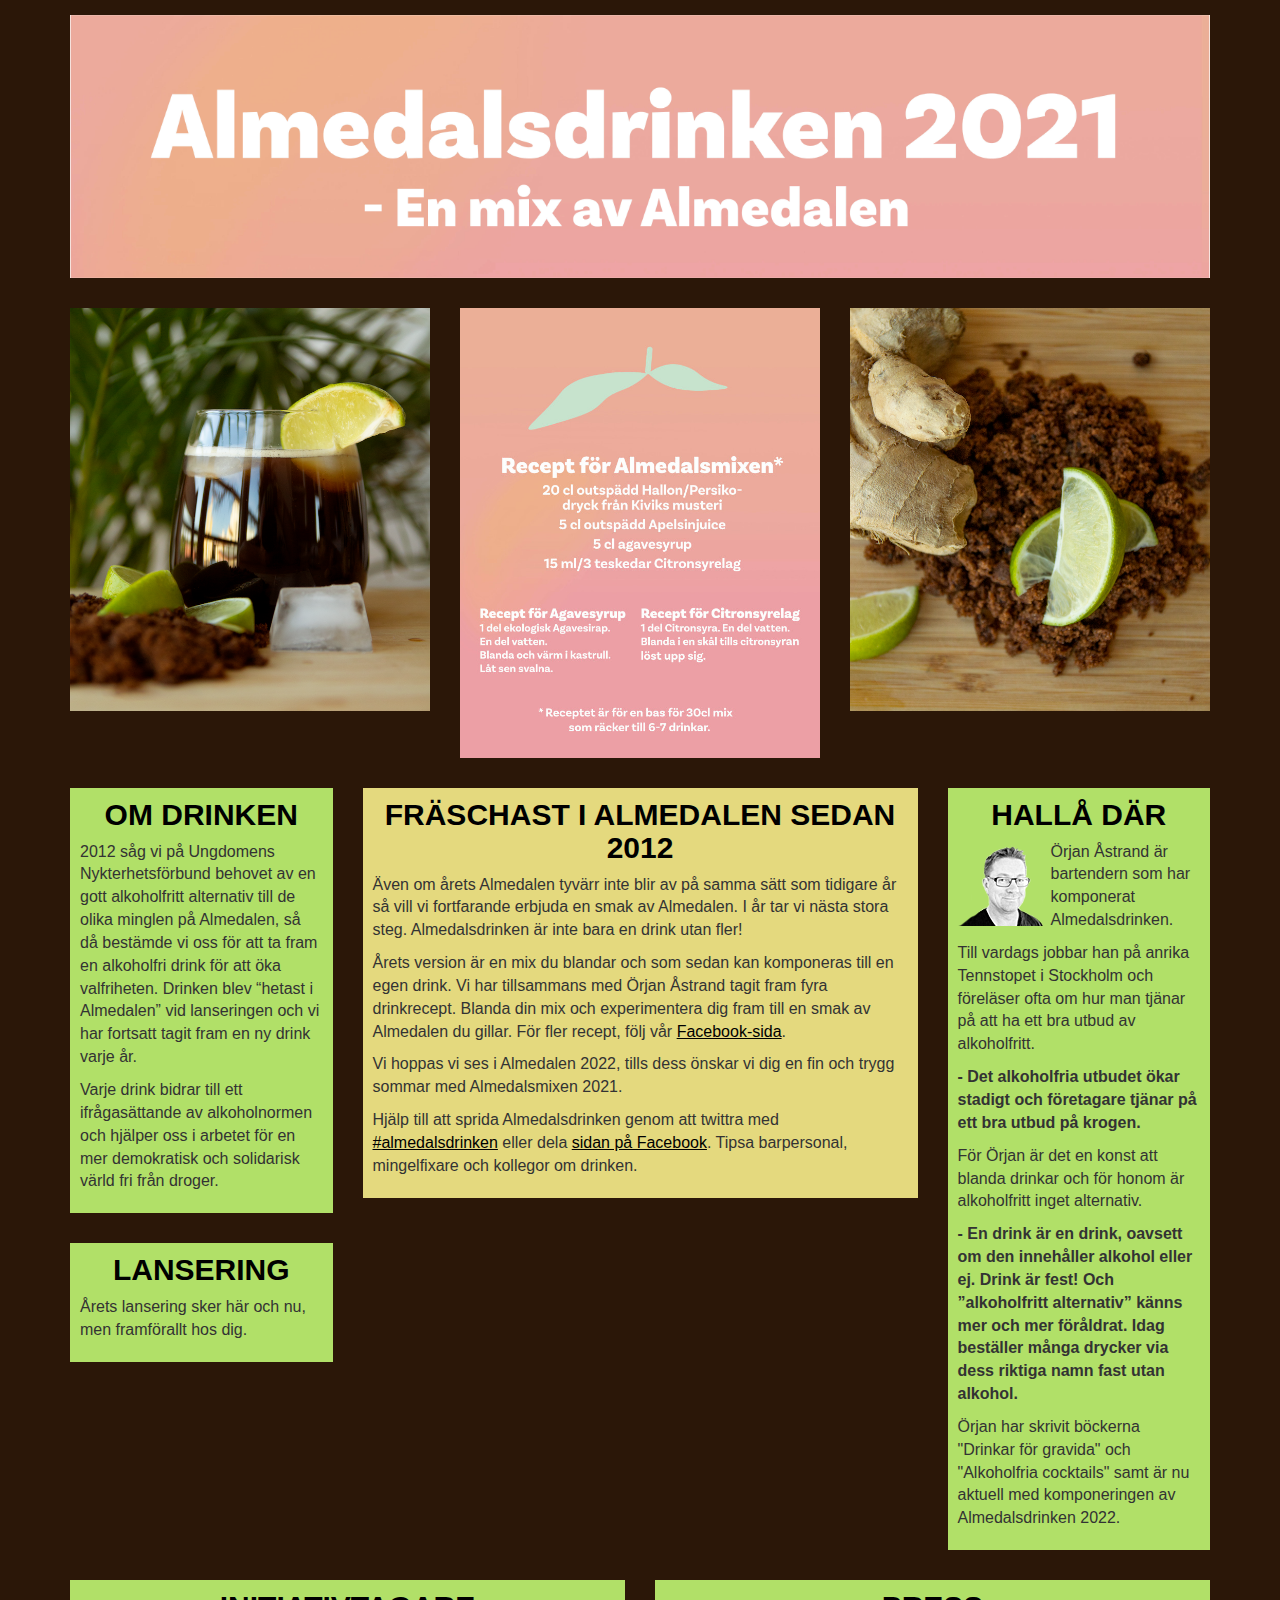
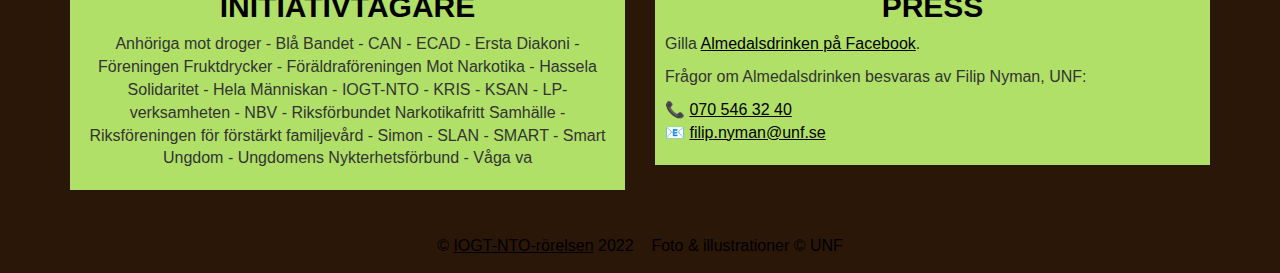
==== 2022/index.html @ 6c6f1045 "inledande ändringar" ====
﻿<!DOCTYPE html>
<html lang="en">
  <head>
    <meta http-equiv="content-type" content="text/html; charset=UTF-8" />
    <meta charset="utf-8" />
    <meta http-equiv="X-UA-Compatible" content="IE=edge" />
    <meta name="viewport" content="width=device-width, initial-scale=1" />
    <title>Almedalsdrinken</title>
    <link href="bootstrap.css" rel="stylesheet" />
    <link href="style.css?ver=210620" rel="stylesheet" />
    <link rel="icon" href="favicon.png" type="image/x-icon" />
    <style media="screen"></style>
  </head>

  <body>
    <div class="container">
      <div class="row" id="row-logo">
        <div class="col-md-12">
          <img
            src="logo.jpg"
            alt="Almedalsdrinken"
            id="logo"
            style="max-width: 100%"
          />
        </div>
      </div>
      <div class="row">
        <div class="col-md-4 hidden-sm hidden-xs">
          <img src="./header1.png?ver=220530" class="headerimg" />
        </div>
        <div class="col-md-4 hidden-sm hidden-xs">
          <img src="./header2.jpg?ver=220530" class="headerimg" />
        </div>
        <div class="col-md-4">
          <img src="./header3.png?ver=220530" class="headerimg" />
        </div>
      </div>
      <div class="row">
        <div class="col-md-6 col-md-push-3 flexbox">
          <div class="content">
            <h2>Fräschast i Almedalen sedan 2012</h2>
            <p>
              Även om årets Almedalen tyvärr inte blir av på samma sätt som
              tidigare år så vill vi fortfarande erbjuda en smak av Almedalen. I
              år tar vi nästa stora steg. Almedalsdrinken är inte bara en drink
              utan fler!
            </p>
            <p>
              Årets version är en mix du blandar och som sedan kan komponeras
              till en egen drink. Vi har tillsammans med Örjan Åstrand tagit
              fram fyra drinkrecept. Blanda din mix och experimentera dig fram
              till en smak av Almedalen du gillar. För fler recept, följ vår
              <a href="http://www.facebook.com/Almedalsdrinken" target="_blank"
                >Facebook-sida</a
              >.
            </p>
            <p>
              Vi hoppas vi ses i Almedalen 2022, tills dess önskar vi dig en fin
              och trygg sommar med Almedalsmixen 2021.
            </p>
            <p>
              Hjälp till att sprida Almedalsdrinken genom att twittra med
              <a href="http://www.twitter.com/#almedalsdrinken" target="_blank"
                >#almedalsdrinken</a
              >
              eller dela
              <a href="http://www.facebook.com/Almedalsdrinken" target="_blank"
                >sidan på Facebook</a
              >. Tipsa barpersonal, mingelfixare och kollegor om drinken.
            </p>
          </div>
        </div>

        <div class="col-md-3 col-md-pull-6 flexbox">
          <div id="about">
            <h2>Om drinken</h2>
            <p>
              2012 såg vi på Ungdomens Nykterhetsförbund behovet av en gott
              alkoholfritt alternativ till de olika minglen på Almedalen, så då
              bestämde vi oss för att ta fram en alkoholfri drink för att öka
              valfriheten. Drinken blev “hetast i Almedalen” vid lanseringen och
              vi har fortsatt tagit fram en ny drink varje år.
            </p>
            <p>
              Varje drink bidrar till ett ifrågasättande av alkoholnormen och
              hjälper oss i arbetet för en mer demokratisk och solidarisk värld
              fri från droger.
            </p>
          </div>
          <div id="lansering">
            <h2>Lansering</h2>
            <p>Årets lansering sker här och nu, men framförallt hos dig.</p>
          </div>
        </div>
        <div class="col-md-3">
          <div id="bartender">
            <h2>Hallå där</h2>
            <img
              src="orjan.png"
              alt="Örjan Åstrand"
              style="float: left; padding-right: 7px"
            />
            <p class="quote">
              Örjan&nbsp;Åstrand är bartendern som har komponerat
              Almedalsdrinken.
            </p>
            <p class="quote">
              Till vardags jobbar han på anrika Tennstopet i Stockholm och
              föreläser ofta om hur man tjänar på att ha ett bra utbud av
              alkoholfritt.
            </p>
            <p class="desc">
              - Det alkoholfria utbudet ökar stadigt och företagare tjänar på
              ett bra utbud på krogen.
            </p>
            <p class="quote">
              För Örjan är det en konst att blanda drinkar och för honom är
              alkoholfritt inget alternativ.
            </p>
            <p class="desc">
              - En drink är en drink, oavsett om den innehåller alkohol eller
              ej. Drink är fest! Och ”alkoholfritt alternativ” känns mer och mer
              föråldrat. Idag beställer många drycker via dess riktiga namn fast
              utan alkohol.
            </p>
            <p class="quote">
              Örjan har skrivit böckerna "Drinkar för gravida" och "Alkoholfria
              cocktails" samt är nu aktuell med komponeringen av Almedalsdrinken
              2022.
            </p>
          </div>
        </div>
      </div>
      <div class="row">
        <div class="col-md-6">
          <div id="initiativ">
            <h2>Initiativtagare</h2>
            <p>
              Anhöriga mot droger - Blå Bandet - CAN - ECAD - Ersta Diakoni -
              Föreningen Fruktdrycker - Föräldraföreningen Mot Narkotika -
              Hassela Solidaritet - Hela Människan - IOGT-NTO - KRIS - KSAN -
              LP-verksamheten - NBV - Riksförbundet Narkotikafritt Samhälle -
              Riksföreningen för förstärkt familjevård - Simon - SLAN - SMART -
              Smart Ungdom - Ungdomens Nykterhetsförbund - Våga&nbsp;va
            </p>
          </div>
        </div>
        <div class="col-md-6">
          <div id="press">
            <h2>Press</h2>
            <p>
              Gilla
              <a href="http://www.facebook.com/Almedalsdrinken" target="_blank"
                >Almedalsdrinken på Facebook</a
              >.
            </p>
            <p>Frågor om Almedalsdrinken besvaras av Filip Nyman, UNF:</p>
            <p>
              📞&nbsp;<a href="tel:+46705463240">070&nbsp;546&nbsp;32&nbsp;40</a
              ><br />📧&nbsp;<a href="mailto:filip.nyman@unf.se"
                >filip.nyman@unf.se</a
              >
            </p>
          </div>
        </div>
      </div>
      <div class="row">
        <div class="col-md-12">
          <div id="footer">
            ©
            <a href="http://www.iogtntororelsen.se/" target="_blank"
              >IOGT-NTO-rörelsen</a
            >
            2022&nbsp;&nbsp;&nbsp;&nbsp;Foto & illustrationer © UNF
          </div>
        </div>
      </div>
    </div>
  </body>
</html>
---- 2022/style.css ----
/* --- STYLE --- */

/*
- Bakgrund, mörkbrun: 2b1708
- Blockfärg, Ljusgrön: b1e068
- Blockfärg, Gul: e4d97e
- Textfärg, vit: ffffff

*/

html, body{
	background-color:#2b1708;
/*	background-image: url("./bg.jpg");
	background-size: cover;*/
	margin:0;
	font-family:"Arial", sans-serif;
	font-size: 16px;
}

a:link,a:visited{
	color:#000;
	text-decoration: underline;
}

h2, h4 {
	text-transform: uppercase;
	font-weight: bold;
	text-align: center;
	margin-top: 0;
	color: #000;
}
h3 {
color: #000;

}

#logo {
	float:left;
	margin: 0;
	padding: 0px;
}
#slogan {
	float:right;
}

.headerimg {
	background-color: white;
	width: 100%;
	padding: 0px;
}
#row-logo { background-color: white; margin-left:0px; margin-right: 0px; margin-bottom: 15px; margin-top: 15px;}
#row-logo div { padding-left: 0; padding-right: 0px; }

.content, #about, #bartender, #initiativ, #press, #lansering, #drinkteam {
	padding: 10px;
	background-color: #b1e068;
}

.content {
	background-color: #e4d97e;
}

.desc{
	font-weight:bold;
}

#initiativ {
	text-align: center;
	margin-bottom: 30px;
}

#footer{
	color:#000;
	text-align:center;
}

#footer a {
	color:#000;
}


.flexbox {
	display: flex;
	flex-direction: column;
}
.row > div > div, .row > div > img {
	margin: 15px 0px;
}
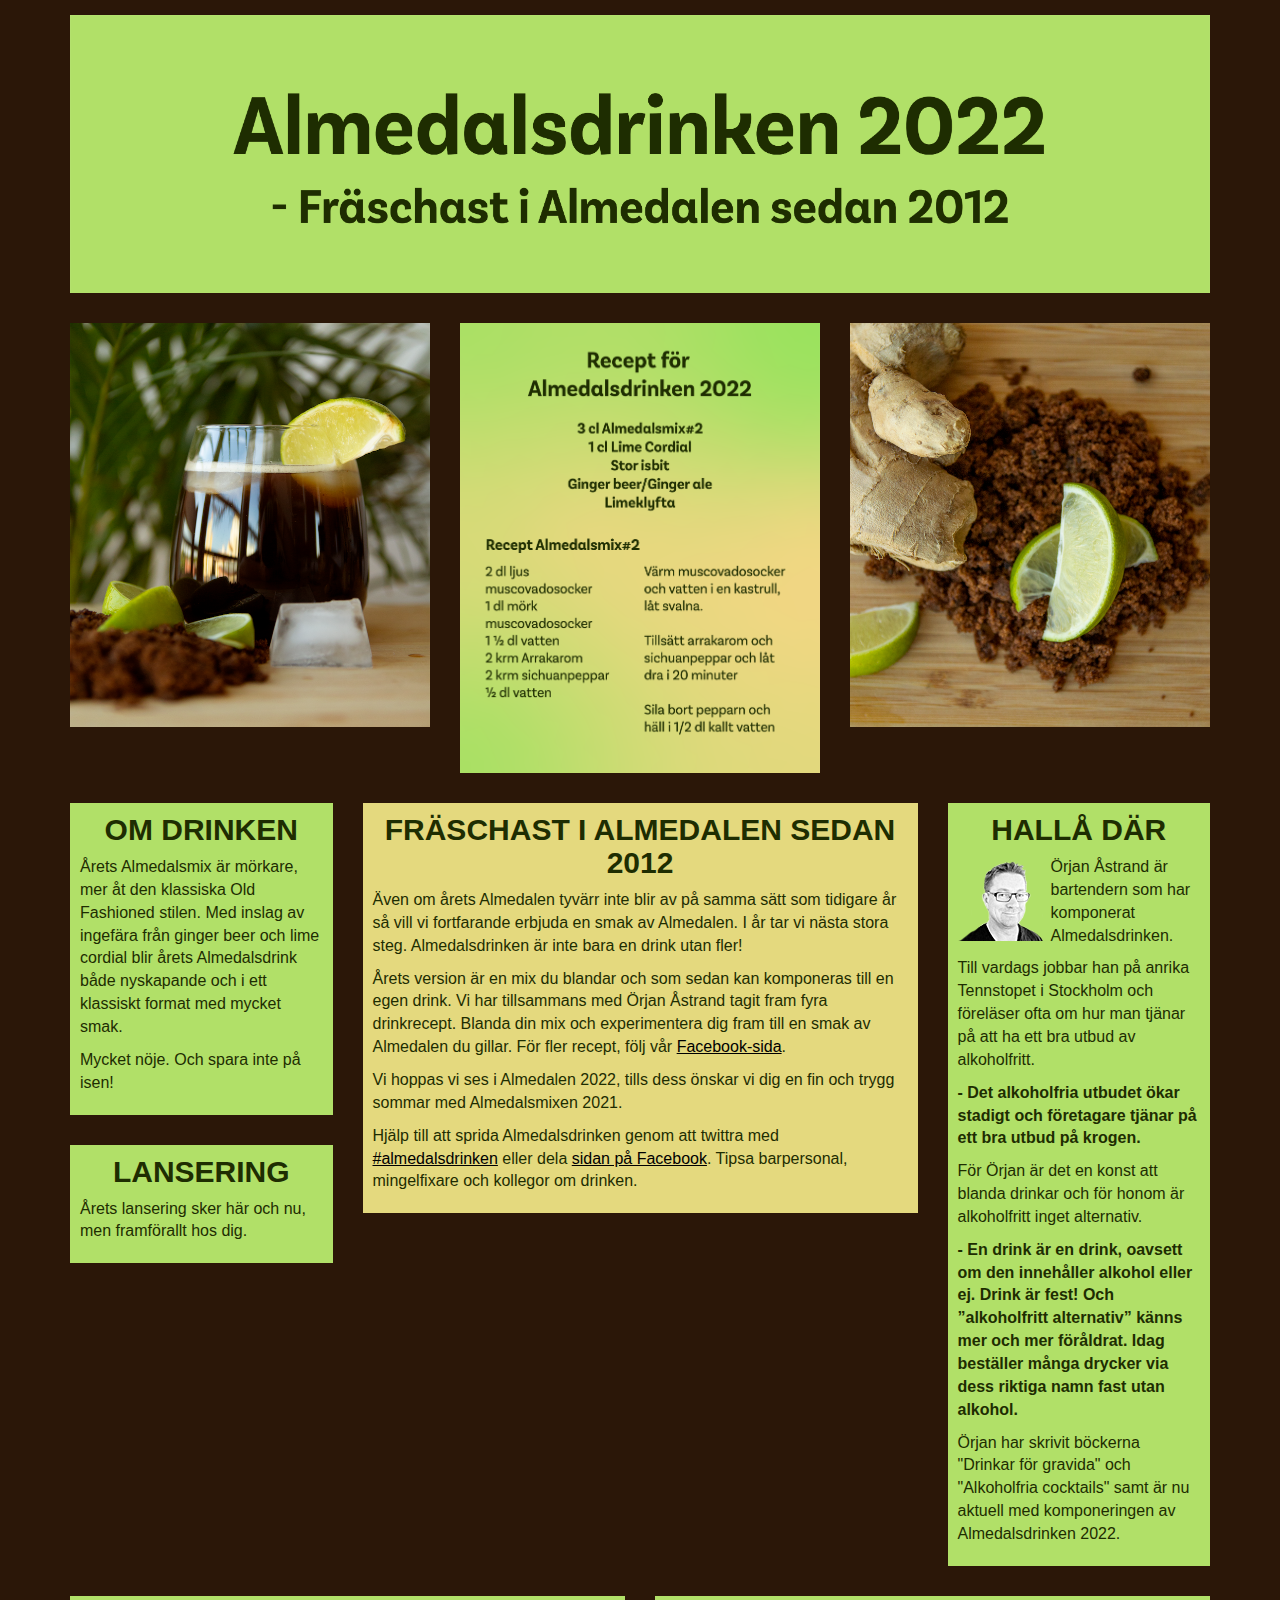
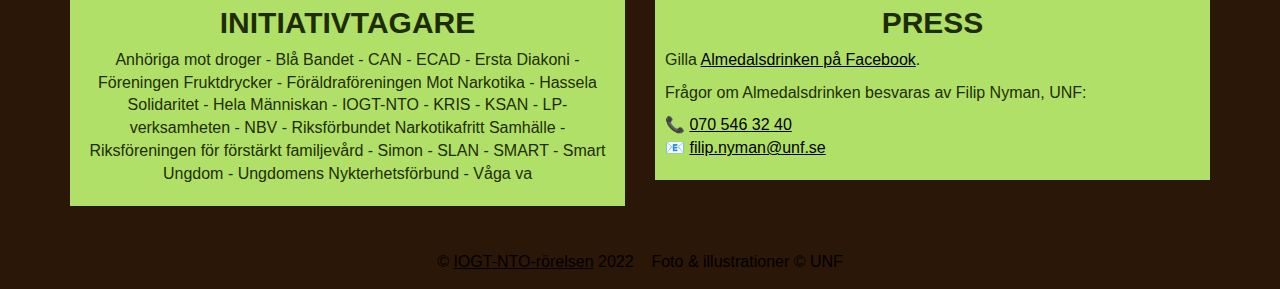
==== commit eea8e6e7: "nya bildfiler och vissa justeringar" ====
--- a/2022/index.html
+++ b/2022/index.html
@@ -16,12 +16,7 @@
     <div class="container">
       <div class="row" id="row-logo">
         <div class="col-md-12">
-          <img
-            src="logo.jpg"
-            alt="Almedalsdrinken"
-            id="logo"
-            style="max-width: 100%"
-          />
+          <img src="logo.png" alt="Almedalsdrinken" id="logo" />
         </div>
       </div>
       <div class="row">
@@ -29,7 +24,7 @@
           <img src="./header1.png?ver=220530" class="headerimg" />
         </div>
         <div class="col-md-4 hidden-sm hidden-xs">
-          <img src="./header2.jpg?ver=220530" class="headerimg" />
+          <img src="./header2.png?ver=220530" class="headerimg" />
         </div>
         <div class="col-md-4">
           <img src="./header3.png?ver=220530" class="headerimg" />
@@ -75,17 +70,12 @@
           <div id="about">
             <h2>Om drinken</h2>
             <p>
-              2012 såg vi på Ungdomens Nykterhetsförbund behovet av en gott
-              alkoholfritt alternativ till de olika minglen på Almedalen, så då
-              bestämde vi oss för att ta fram en alkoholfri drink för att öka
-              valfriheten. Drinken blev “hetast i Almedalen” vid lanseringen och
-              vi har fortsatt tagit fram en ny drink varje år.
+              Årets Almedalsmix är mörkare, mer åt den klassiska Old Fashioned
+              stilen. Med inslag av ingefära från ginger beer och lime cordial
+              blir årets Almedalsdrink både nyskapande och i ett klassiskt
+              format med mycket smak.
             </p>
-            <p>
-              Varje drink bidrar till ett ifrågasättande av alkoholnormen och
-              hjälper oss i arbetet för en mer demokratisk och solidarisk värld
-              fri från droger.
-            </p>
+            <p>Mycket nöje. Och spara inte på isen!</p>
           </div>
           <div id="lansering">
             <h2>Lansering</h2>
--- a/2022/style.css
+++ b/2022/style.css
@@ -27,10 +27,10 @@
 	font-weight: bold;
 	text-align: center;
 	margin-top: 0;
-	color: #000;
+	color: #1e2d01;
 }
 h3 {
-color: #000;
+color: #1e2d01;
 
 }
 
@@ -38,6 +38,7 @@
 	float:left;
 	margin: 0;
 	padding: 0px;
+	max-width: 100%;
 }
 #slogan {
 	float:right;
@@ -54,6 +55,7 @@
 .content, #about, #bartender, #initiativ, #press, #lansering, #drinkteam {
 	padding: 10px;
 	background-color: #b1e068;
+	color: #1e2d01;
 }
 
 .content {
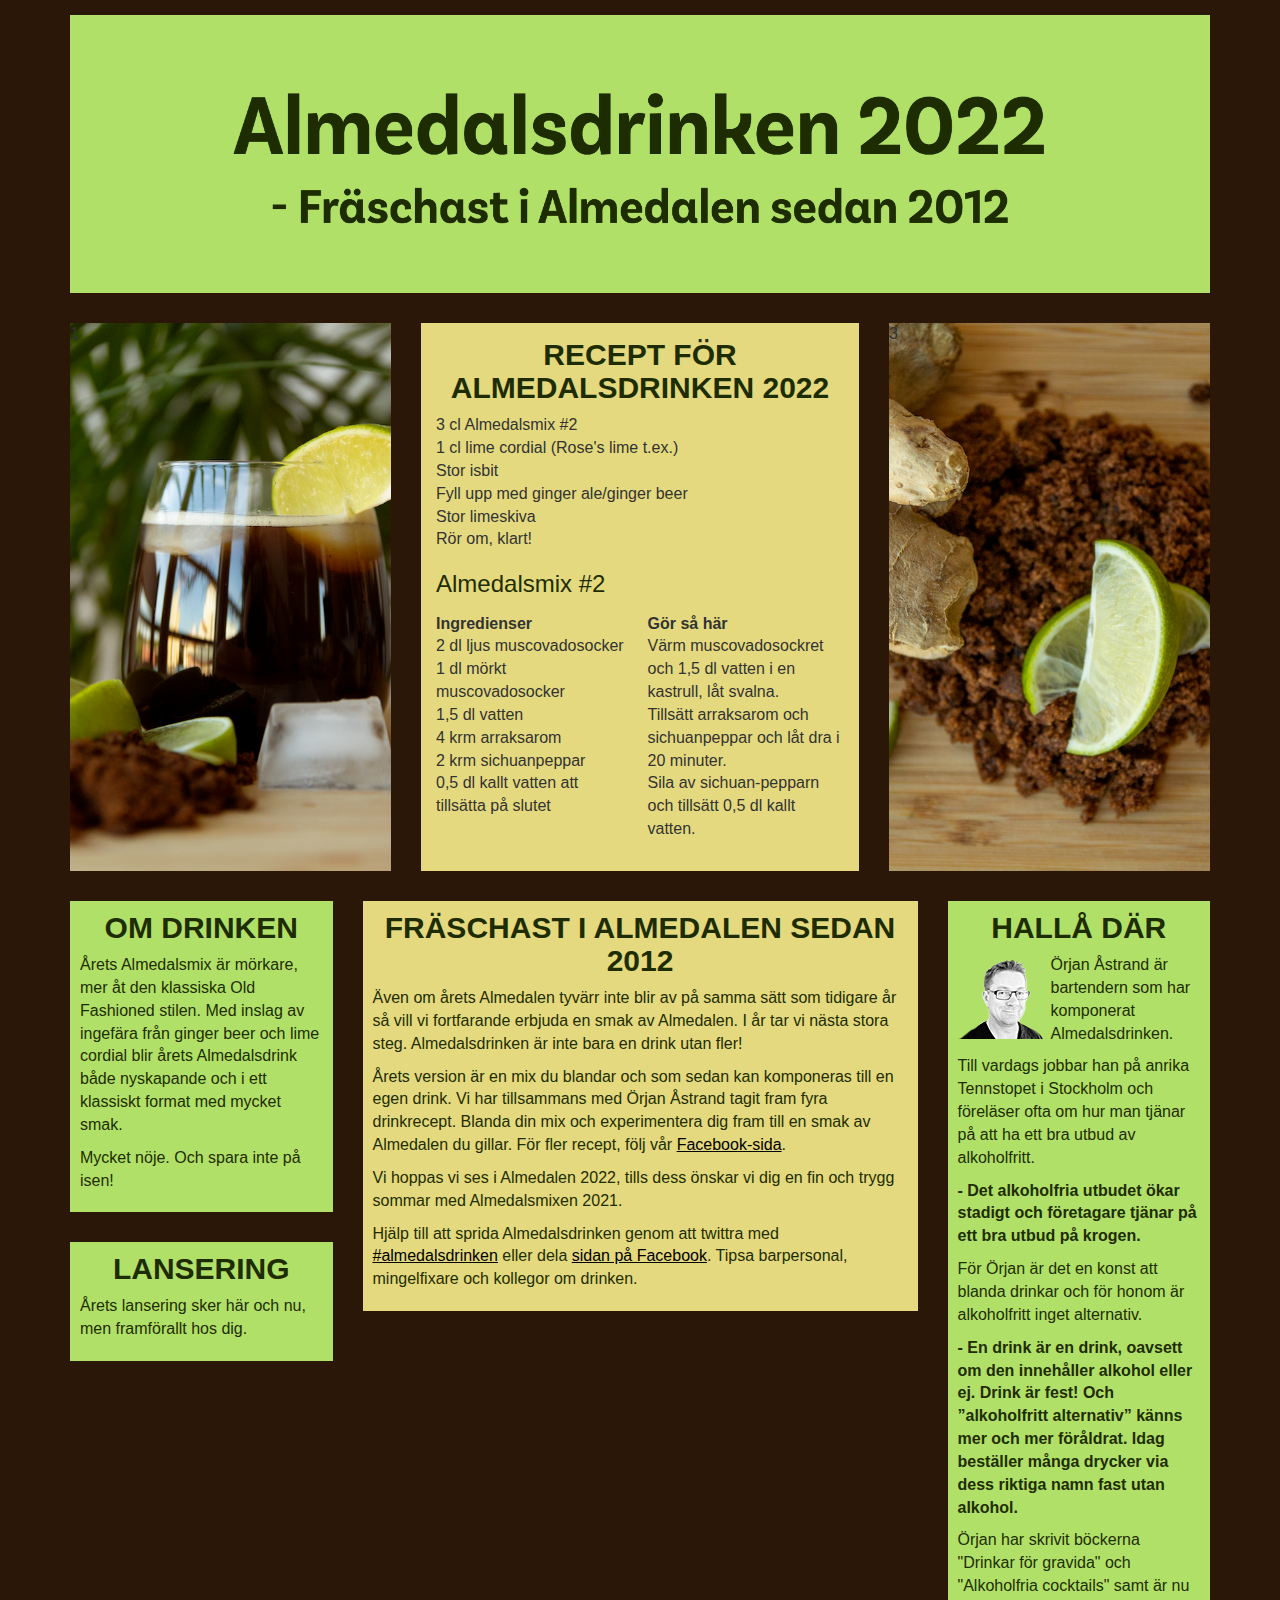
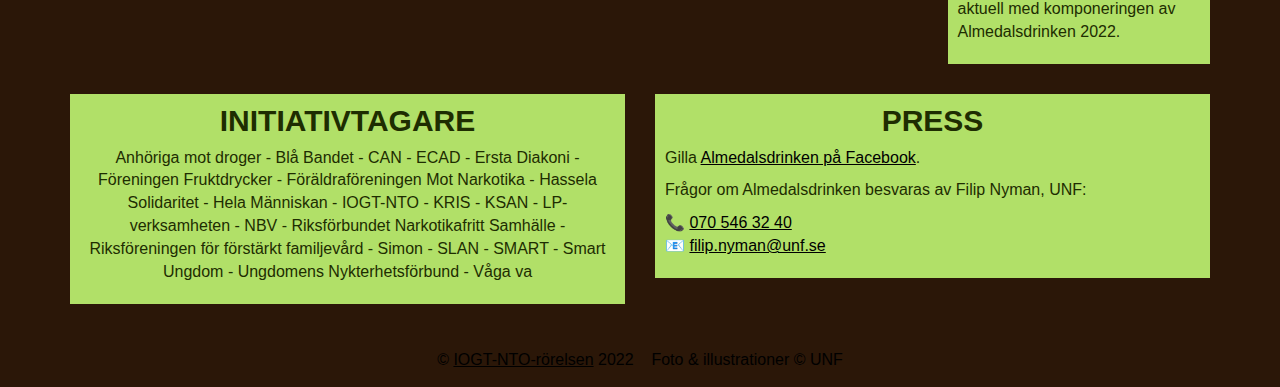
==== commit fd55acf8: "bygger om headerraden" ====
--- a/2022/index.html
+++ b/2022/index.html
@@ -19,16 +19,43 @@
           <img src="logo.png" alt="Almedalsdrinken" id="logo" />
         </div>
       </div>
-      <div class="row">
-        <div class="col-md-4 hidden-sm hidden-xs">
-          <img src="./header1.png?ver=220530" class="headerimg" />
+      <div class="row header-images">
+        <div class="ruta1 hidden-sm hidden-xs">1</div>
+        <div class="receptet">
+          <h2>Recept för Almedalsdrinken 2022</h2>
+          <ul>
+            <li>3 cl Almedalsmix #2</li>
+            <li>1 cl lime cordial (Rose's lime t.ex.)</li>
+            <li>Stor isbit</li>
+            <li>Fyll upp med ginger ale/ginger beer</li>
+            <li>Stor limeskiva</li>
+            <li>Rör om, klart!</li>
+          </ul>
+          <h3>Almedalsmix #2</h3>
+          <div class="almedalsmix">
+            <ul>
+              <li><strong>Ingredienser</strong></li>
+              <li>2 dl ljus muscovadosocker</li>
+              <li>1 dl mörkt muscovadosocker</li>
+              <li>1,5 dl vatten</li>
+              <li>4 krm arraksarom</li>
+              <li>2 krm sichuanpeppar</li>
+              <li>0,5 dl kallt vatten att tillsätta på slutet</li>
+            </ul>
+            <ul>
+              <li><strong>Gör så här</strong></li>
+              <li>
+                Värm muscovadosockret och 1,5 dl vatten i en kastrull, låt
+                svalna.
+              </li>
+              <li>
+                Tillsätt arraksarom och sichuanpeppar och låt dra i 20 minuter.
+              </li>
+              <li>Sila av sichuan-pepparn och tillsätt 0,5 dl kallt vatten.</li>
+            </ul>
+          </div>
         </div>
-        <div class="col-md-4 hidden-sm hidden-xs">
-          <img src="./header2.png?ver=220530" class="headerimg" />
-        </div>
-        <div class="col-md-4">
-          <img src="./header3.png?ver=220530" class="headerimg" />
-        </div>
+        <div class="ruta3 hidden-sm hidden-xs">3</div>
       </div>
       <div class="row">
         <div class="col-md-6 col-md-push-3 flexbox">
--- a/2022/style.css
+++ b/2022/style.css
@@ -44,6 +44,48 @@
 	float:right;
 }
 
+.header-images {
+	display: flex;
+	align-items: stretch;
+}
+.header-images div {
+	flex-grow: 1;
+	background-color: #e4d97e;
+	margin: 15px;
+	flex-basis: 20%;
+}
+.header-images .ruta1 {
+	background-image: url("./header1.png");
+	background-position: center;
+	background-size: cover;
+}
+
+.header-images .ruta3 {
+	background-image: url("./header3.png");
+	background-position: center;
+	background-size: cover;
+}
+
+
+.header-images .receptet {
+	flex-basis: 30%;
+	padding: 15px;
+}
+
+.header-images .almedalsmix {
+	display: flex;
+	gap: 15px;
+}
+
+.header-images ul {
+	flex-basis: 40%;
+	flex-grow: 1;
+
+	margin: 0;
+	padding: 0;
+	list-style: none;
+}
+
 .headerimg {
 	background-color: white;
 	width: 100%;
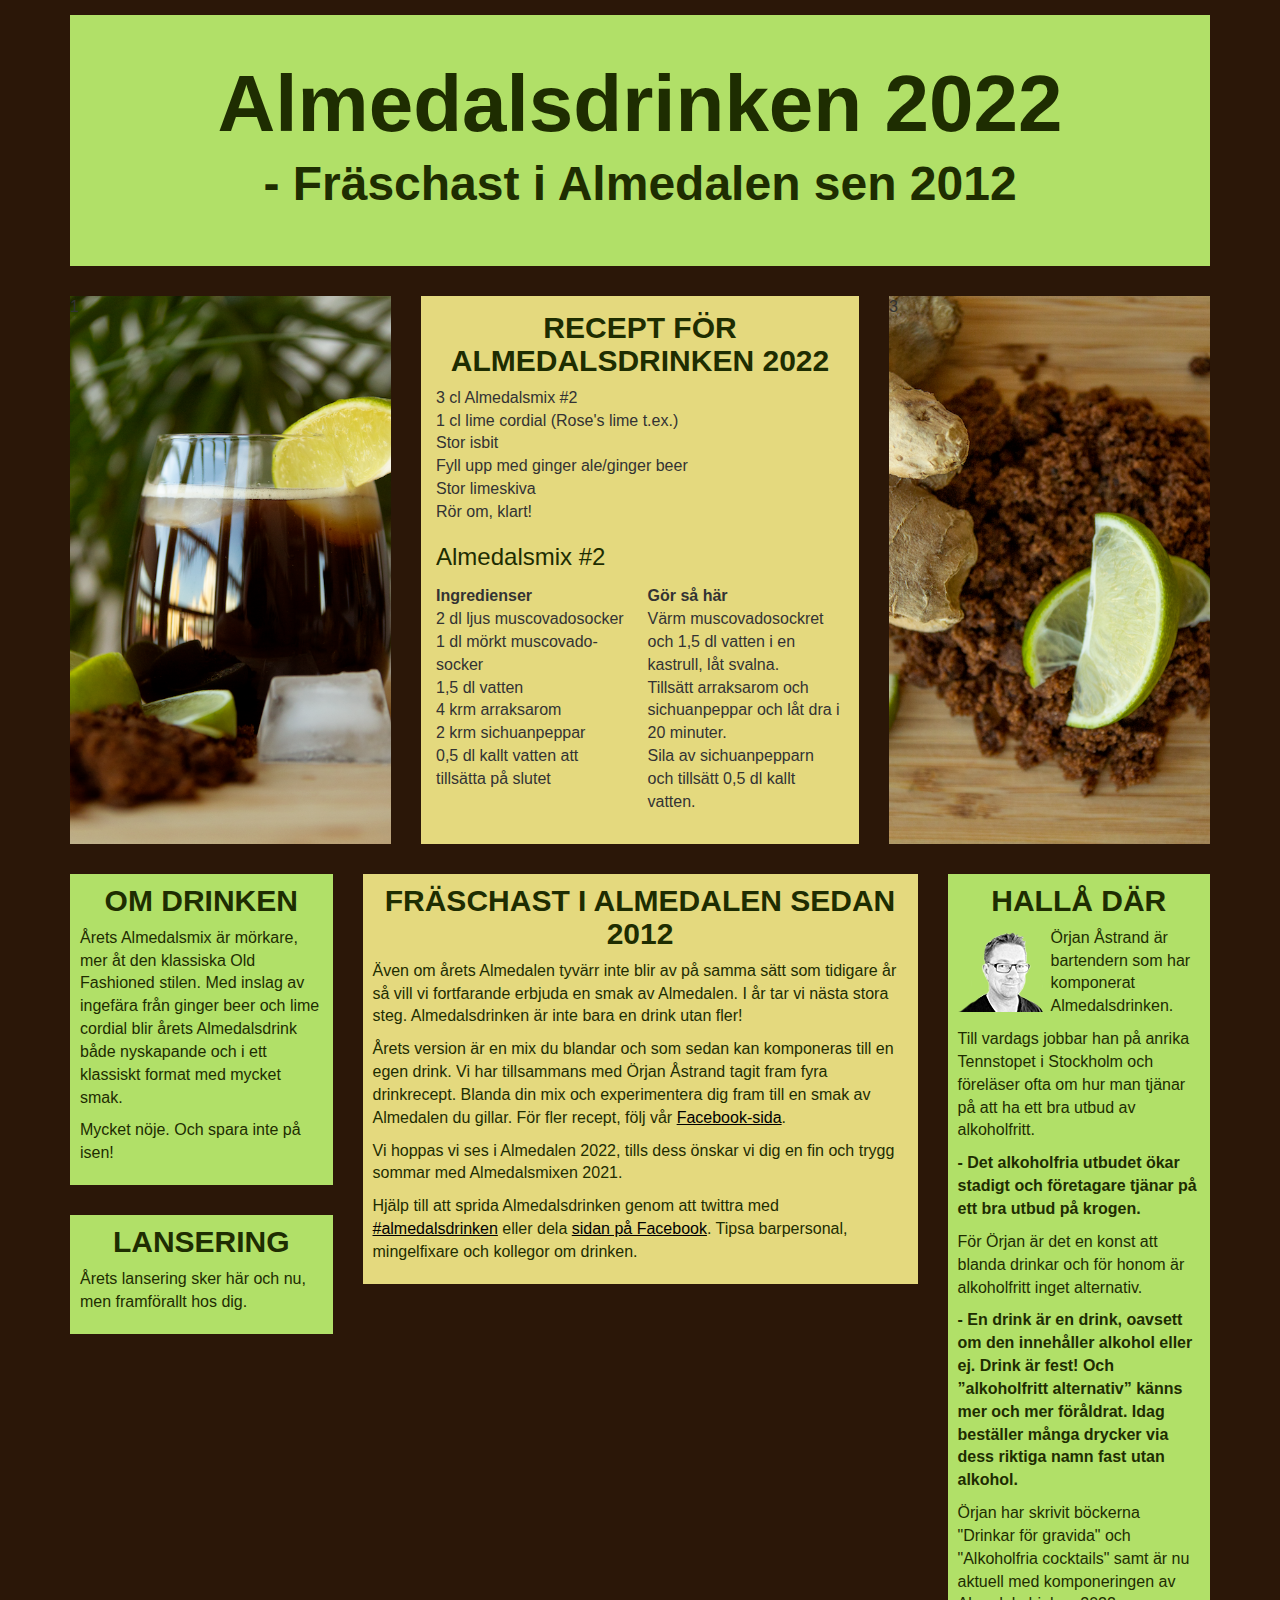
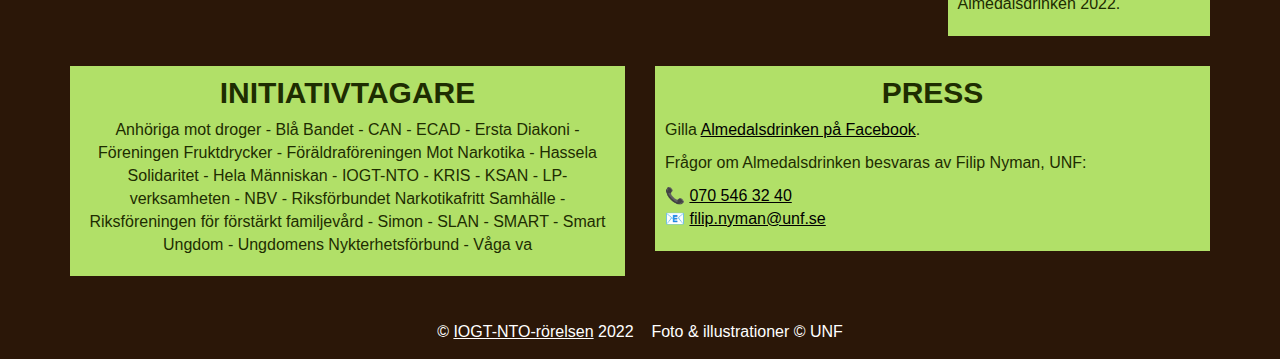
==== commit 9bcf5379: "gjorde headerrubriken till text" ====
--- a/2022/index.html
+++ b/2022/index.html
@@ -16,7 +16,8 @@
     <div class="container">
       <div class="row" id="row-logo">
         <div class="col-md-12">
-          <img src="logo.png" alt="Almedalsdrinken" id="logo" />
+          <h1>Almedals&shy;drinken 2022</h1>
+          <h2>- Fräschast i Almedalen sen 2012</h2>
         </div>
       </div>
       <div class="row header-images">
@@ -35,23 +36,26 @@
           <div class="almedalsmix">
             <ul>
               <li><strong>Ingredienser</strong></li>
-              <li>2 dl ljus muscovadosocker</li>
-              <li>1 dl mörkt muscovadosocker</li>
+              <li>2 dl ljus muscovado&shy;socker</li>
+              <li>1 dl mörkt muscovado&shy;socker</li>
               <li>1,5 dl vatten</li>
-              <li>4 krm arraksarom</li>
-              <li>2 krm sichuanpeppar</li>
+              <li>4 krm arraks&shy;arom</li>
+              <li>2 krm sichuan&shy;peppar</li>
               <li>0,5 dl kallt vatten att tillsätta på slutet</li>
             </ul>
             <ul>
               <li><strong>Gör så här</strong></li>
               <li>
-                Värm muscovadosockret och 1,5 dl vatten i en kastrull, låt
+                Värm muscovado&shy;sockret och 1,5 dl vatten i en kastrull, låt
                 svalna.
               </li>
               <li>
-                Tillsätt arraksarom och sichuanpeppar och låt dra i 20 minuter.
+                Tillsätt arraks&shy;arom och sichuan&shy;peppar och låt dra i 20
+                minuter.
               </li>
-              <li>Sila av sichuan-pepparn och tillsätt 0,5 dl kallt vatten.</li>
+              <li>
+                Sila av sichuan&shy;pepparn och tillsätt 0,5 dl kallt vatten.
+              </li>
             </ul>
           </div>
         </div>
--- a/2022/style.css
+++ b/2022/style.css
@@ -22,7 +22,7 @@
 	text-decoration: underline;
 }
 
-h2, h4 {
+h1, h2, h4 {
 	text-transform: uppercase;
 	font-weight: bold;
 	text-align: center;
@@ -30,8 +30,22 @@
 	color: #1e2d01;
 }
 h3 {
-color: #1e2d01;
+	color: #1e2d01;
+}
 
+#row-logo h1 {
+	hyphens: manual;
+	font-size: 5em;
+	text-transform: none;
+}
+#row-logo h2 {
+	font-size: 3em;
+	text-transform: none;
+}
+
+#row-logo div {
+	background-color: #b1e068;
+	padding: 45px;
 }
 
 #logo {
@@ -66,6 +80,7 @@
 	background-size: cover;
 }
 
+ul li { hyphens: manual; }
 
 .header-images .receptet {
 	flex-basis: 30%;
@@ -114,12 +129,12 @@
 }
 
 #footer{
-	color:#000;
+	color:white;
 	text-align:center;
 }
 
 #footer a {
-	color:#000;
+	color:white;
 }
 
 
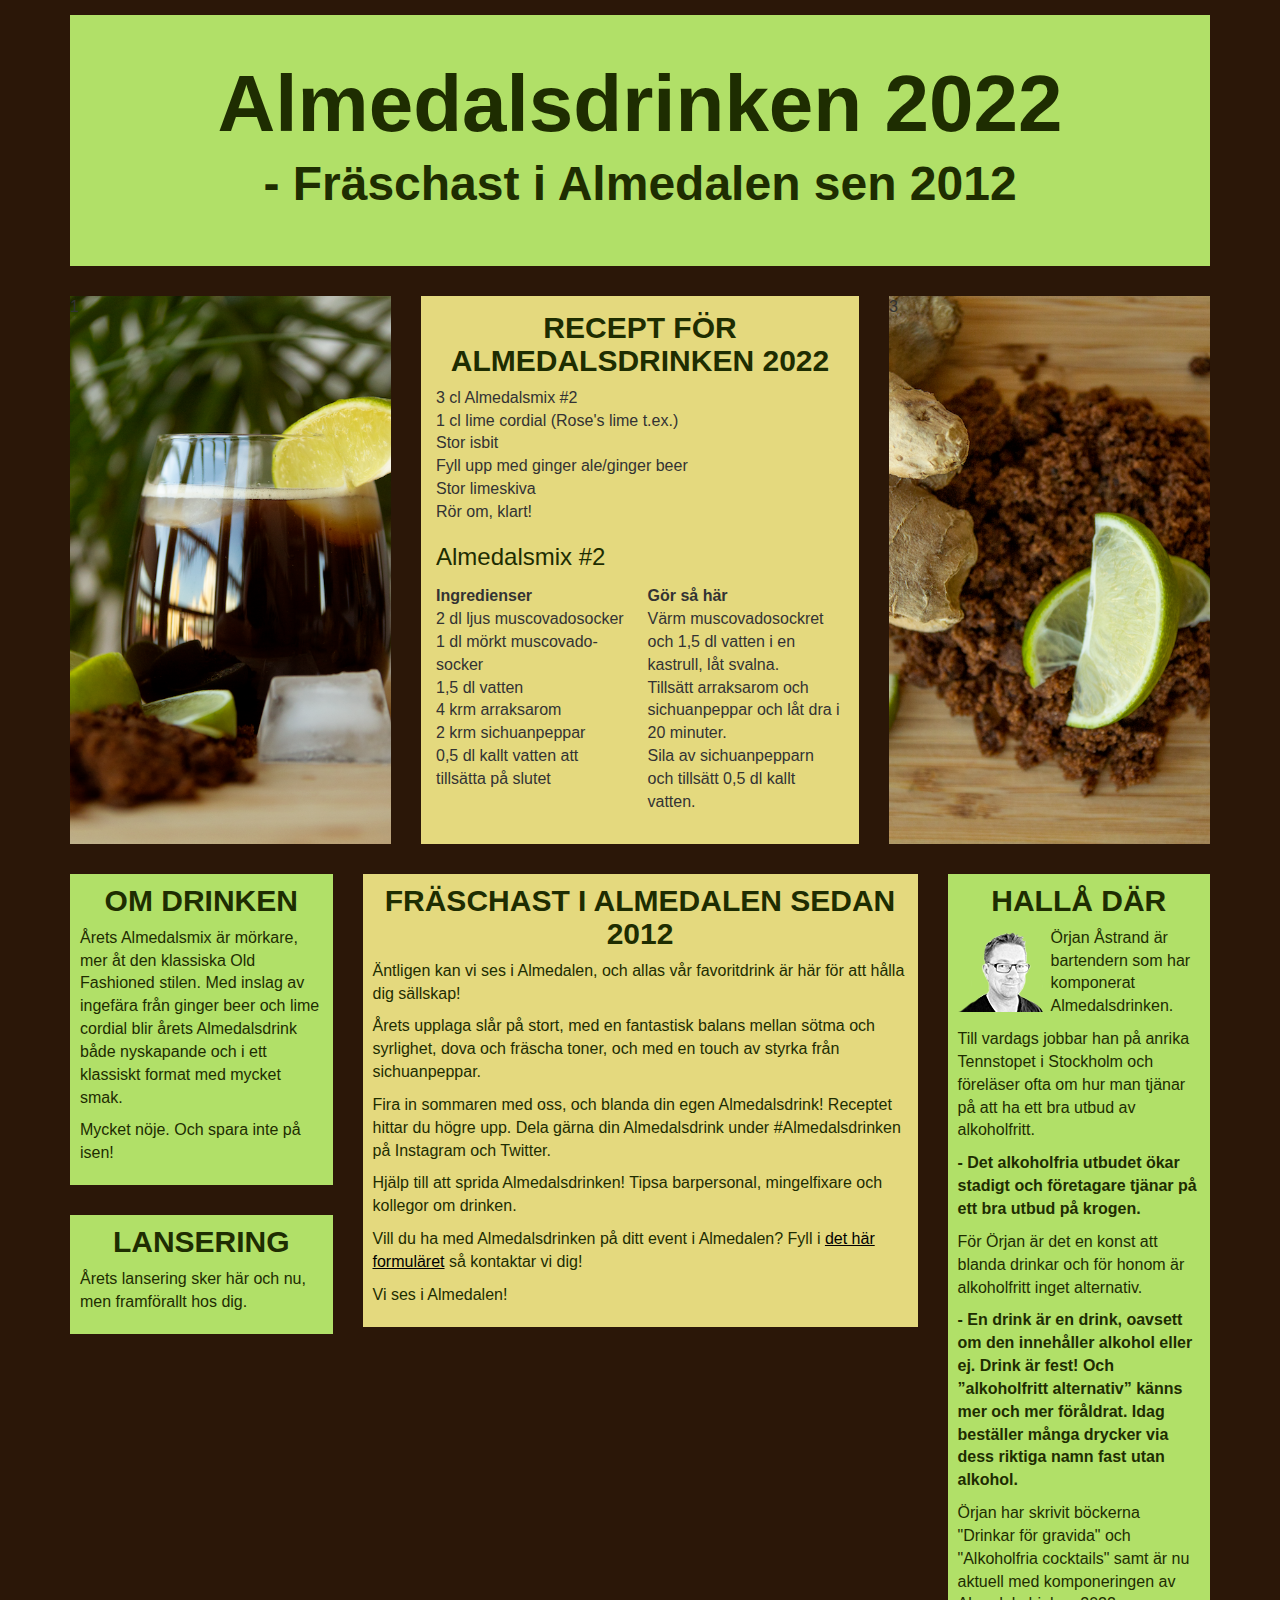
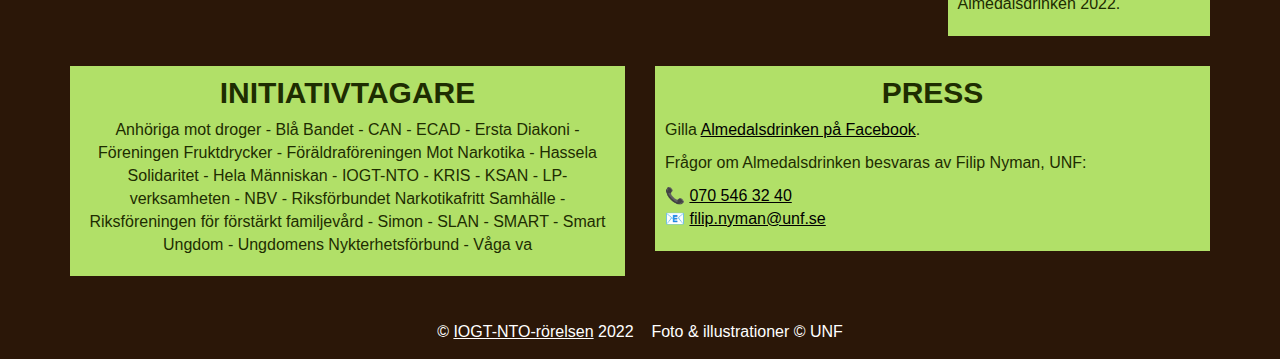
==== commit ddedb8be: "ny text" ====
--- a/2022/index.html
+++ b/2022/index.html
@@ -66,34 +66,31 @@
           <div class="content">
             <h2>Fräschast i Almedalen sedan 2012</h2>
             <p>
-              Även om årets Almedalen tyvärr inte blir av på samma sätt som
-              tidigare år så vill vi fortfarande erbjuda en smak av Almedalen. I
-              år tar vi nästa stora steg. Almedalsdrinken är inte bara en drink
-              utan fler!
+              Äntligen kan vi ses i Almedalen, och allas vår favoritdrink är här
+              för att hålla dig sällskap!
             </p>
             <p>
-              Årets version är en mix du blandar och som sedan kan komponeras
-              till en egen drink. Vi har tillsammans med Örjan Åstrand tagit
-              fram fyra drinkrecept. Blanda din mix och experimentera dig fram
-              till en smak av Almedalen du gillar. För fler recept, följ vår
-              <a href="http://www.facebook.com/Almedalsdrinken" target="_blank"
-                >Facebook-sida</a
-              >.
+              Årets upplaga slår på stort, med en fantastisk balans mellan sötma
+              och syrlighet, dova och fräscha toner, och med en touch av styrka
+              från sichuanpeppar.
             </p>
             <p>
-              Vi hoppas vi ses i Almedalen 2022, tills dess önskar vi dig en fin
-              och trygg sommar med Almedalsmixen 2021.
+              Fira in sommaren med oss, och blanda din egen Almedalsdrink!
+              Receptet hittar du högre upp. Dela gärna din Almedalsdrink under
+              #Almedalsdrinken på Instagram och Twitter.
             </p>
             <p>
-              Hjälp till att sprida Almedalsdrinken genom att twittra med
-              <a href="http://www.twitter.com/#almedalsdrinken" target="_blank"
-                >#almedalsdrinken</a
+              Hjälp till att sprida Almedalsdrinken! Tipsa barpersonal,
+              mingelfixare och kollegor om drinken.
+            </p>
+            <p>
+              Vill du ha med Almedalsdrinken på ditt event i Almedalen? Fyll i
+              <a href="https://forms.gle/vynZmPzegqk9UNHHA"
+                >det här formuläret</a
               >
-              eller dela
-              <a href="http://www.facebook.com/Almedalsdrinken" target="_blank"
-                >sidan på Facebook</a
-              >. Tipsa barpersonal, mingelfixare och kollegor om drinken.
+              så kontaktar vi dig!
             </p>
+            <p>Vi ses i Almedalen!</p>
           </div>
         </div>
 
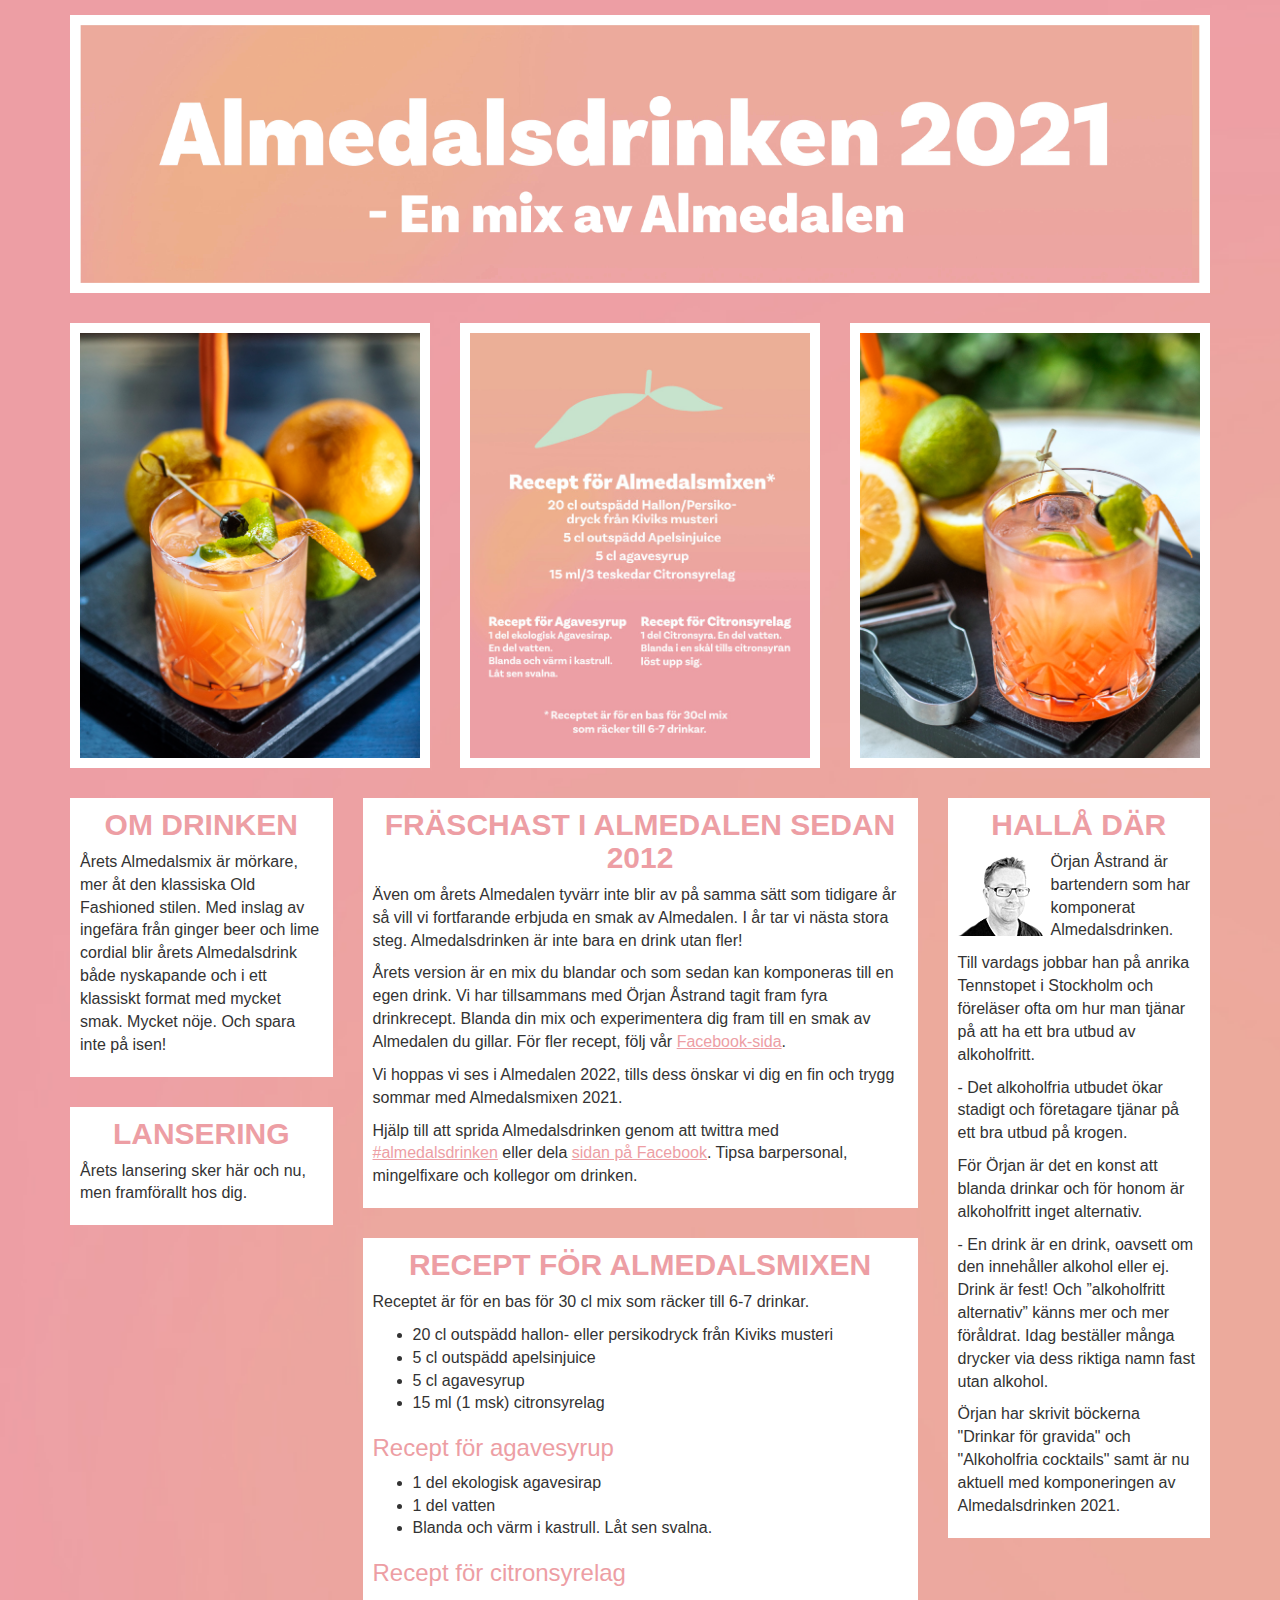
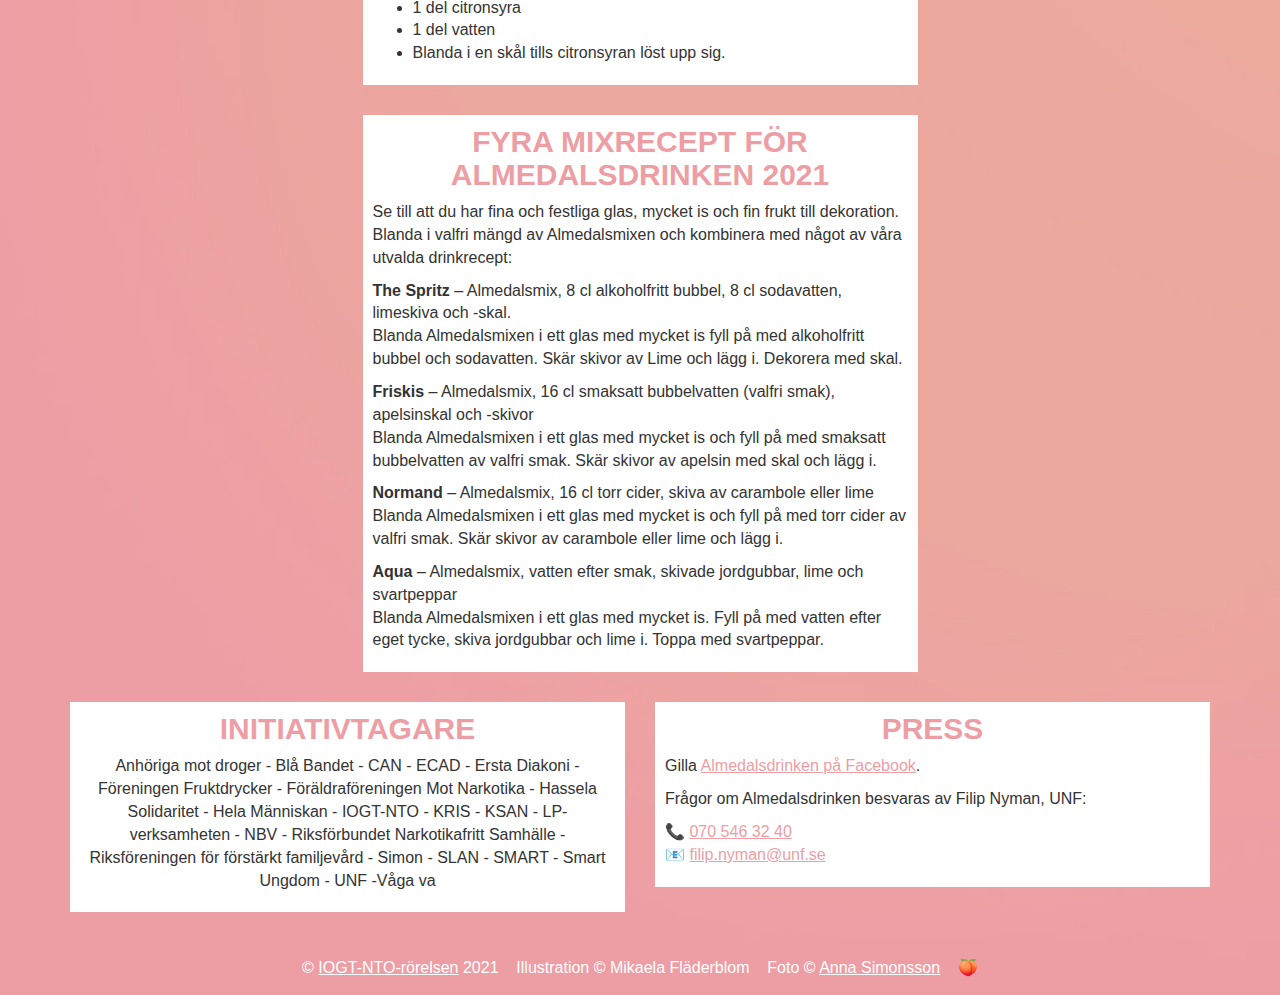
==== commit 2db438cb: "lite flyttande av filer" ====
--- a/2022/index.html
+++ b/2022/index.html
@@ -5,7 +5,10 @@
     <meta charset="utf-8" />
     <meta http-equiv="X-UA-Compatible" content="IE=edge" />
     <meta name="viewport" content="width=device-width, initial-scale=1" />
+    <!-- The above 3 meta tags *must* come first in the head; any other head content must come *after* these tags -->
     <title>Almedalsdrinken</title>
+
+    <!-- Bootstrap -->
     <link href="bootstrap.css" rel="stylesheet" />
     <link href="style.css?ver=210620" rel="stylesheet" />
     <link rel="icon" href="favicon.png" type="image/x-icon" />
@@ -16,81 +19,120 @@
     <div class="container">
       <div class="row" id="row-logo">
         <div class="col-md-12">
-          <h1>Almedals&shy;drinken 2022</h1>
-          <h2>- Fräschast i Almedalen sen 2012</h2>
-        </div>
-      </div>
-      <div class="row header-images">
-        <div class="ruta1 hidden-sm hidden-xs">1</div>
-        <div class="receptet">
-          <h2>Recept för Almedalsdrinken 2022</h2>
-          <ul>
-            <li>3 cl Almedalsmix #2</li>
-            <li>1 cl lime cordial (Rose's lime t.ex.)</li>
-            <li>Stor isbit</li>
-            <li>Fyll upp med ginger ale/ginger beer</li>
-            <li>Stor limeskiva</li>
-            <li>Rör om, klart!</li>
-          </ul>
-          <h3>Almedalsmix #2</h3>
-          <div class="almedalsmix">
-            <ul>
-              <li><strong>Ingredienser</strong></li>
-              <li>2 dl ljus muscovado&shy;socker</li>
-              <li>1 dl mörkt muscovado&shy;socker</li>
-              <li>1,5 dl vatten</li>
-              <li>4 krm arraks&shy;arom</li>
-              <li>2 krm sichuan&shy;peppar</li>
-              <li>0,5 dl kallt vatten att tillsätta på slutet</li>
-            </ul>
-            <ul>
-              <li><strong>Gör så här</strong></li>
-              <li>
-                Värm muscovado&shy;sockret och 1,5 dl vatten i en kastrull, låt
-                svalna.
-              </li>
-              <li>
-                Tillsätt arraks&shy;arom och sichuan&shy;peppar och låt dra i 20
-                minuter.
-              </li>
-              <li>
-                Sila av sichuan&shy;pepparn och tillsätt 0,5 dl kallt vatten.
-              </li>
-            </ul>
-          </div>
-        </div>
-        <div class="ruta3 hidden-sm hidden-xs">3</div>
+          <img
+            src="logo.jpg"
+            alt="Almedalsdrinken"
+            id="logo"
+            style="max-width: 100%"
+          />
+        </div>
+      </div>
+      <div class="row">
+        <div class="col-md-4 hidden-sm hidden-xs">
+          <img src="./header1.jpg?ver=210620" class="headerimg" />
+        </div>
+        <div class="col-md-4 hidden-sm hidden-xs">
+          <img src="./header2.jpg?ver=210620" class="headerimg" />
+        </div>
+        <div class="col-md-4">
+          <img src="./header3.jpg?ver=210620" class="headerimg" />
+        </div>
       </div>
       <div class="row">
         <div class="col-md-6 col-md-push-3 flexbox">
           <div class="content">
             <h2>Fräschast i Almedalen sedan 2012</h2>
             <p>
-              Äntligen kan vi ses i Almedalen, och allas vår favoritdrink är här
-              för att hålla dig sällskap!
-            </p>
-            <p>
-              Årets upplaga slår på stort, med en fantastisk balans mellan sötma
-              och syrlighet, dova och fräscha toner, och med en touch av styrka
-              från sichuanpeppar.
-            </p>
-            <p>
-              Fira in sommaren med oss, och blanda din egen Almedalsdrink!
-              Receptet hittar du högre upp. Dela gärna din Almedalsdrink under
-              #Almedalsdrinken på Instagram och Twitter.
-            </p>
-            <p>
-              Hjälp till att sprida Almedalsdrinken! Tipsa barpersonal,
-              mingelfixare och kollegor om drinken.
-            </p>
-            <p>
-              Vill du ha med Almedalsdrinken på ditt event i Almedalen? Fyll i
-              <a href="https://forms.gle/vynZmPzegqk9UNHHA"
-                >det här formuläret</a
+              Även om årets Almedalen tyvärr inte blir av på samma sätt som
+              tidigare år så vill vi fortfarande erbjuda en smak av Almedalen. I
+              år tar vi nästa stora steg. Almedalsdrinken är inte bara en drink
+              utan fler!
+            </p>
+            <p>
+              Årets version är en mix du blandar och som sedan kan komponeras
+              till en egen drink. Vi har tillsammans med Örjan Åstrand tagit
+              fram fyra drinkrecept. Blanda din mix och experimentera dig fram
+              till en smak av Almedalen du gillar. För fler recept, följ vår
+              <a href="http://www.facebook.com/Almedalsdrinken" target="_blank"
+                >Facebook-sida</a
+              >.
+            </p>
+            <p>
+              Vi hoppas vi ses i Almedalen 2022, tills dess önskar vi dig en fin
+              och trygg sommar med Almedalsmixen 2021.
+            </p>
+            <p>
+              Hjälp till att sprida Almedalsdrinken genom att twittra med
+              <a href="http://www.twitter.com/#almedalsdrinken" target="_blank"
+                >#almedalsdrinken</a
               >
-              så kontaktar vi dig!
-            </p>
-            <p>Vi ses i Almedalen!</p>
+              eller dela
+              <a href="http://www.facebook.com/Almedalsdrinken" target="_blank"
+                >sidan på Facebook</a
+              >. Tipsa barpersonal, mingelfixare och kollegor om drinken.
+            </p>
+          </div>
+          <div class="content">
+            <h2>Recept för Almedalsmixen</h2>
+            <p>
+              Receptet är för en bas för 30 cl mix som räcker till 6-7 drinkar.
+            </p>
+            <ul>
+              <li>
+                20 cl outspädd hallon- eller persikodryck från Kiviks musteri
+              </li>
+              <li>5 cl outspädd apelsinjuice</li>
+              <li>5 cl agavesyrup</li>
+              <li>15 ml (1 msk) citronsyrelag</li>
+            </ul>
+            <h3>Recept för agavesyrup</h3>
+            <ul>
+              <li>1 del ekologisk agavesirap</li>
+              <li>1 del vatten</li>
+              <li>Blanda och värm i kastrull. Låt sen svalna.</li>
+            </ul>
+            <h3>Recept för citronsyrelag</h3>
+            <ul>
+              <li>1 del citronsyra</li>
+              <li>1 del vatten</li>
+              <li>Blanda i en skål tills citronsyran löst upp sig.</li>
+            </ul>
+          </div>
+          <div class="content">
+            <h2>Fyra mixrecept för Almedalsdrinken 2021</h2>
+            <p>
+              Se till att du har fina och festliga glas, mycket is och fin frukt
+              till dekoration. Blanda i valfri mängd av Almedalsmixen och
+              kombinera med något av våra utvalda drinkrecept:
+            </p>
+            <p>
+              <strong>The Spritz</strong> – Almedalsmix, 8 cl alkoholfritt
+              bubbel, 8 cl sodavatten, limeskiva och -skal.<br />
+              Blanda Almedalsmixen i ett glas med mycket is fyll på med
+              alkoholfritt bubbel och sodavatten. Skär skivor av Lime och lägg
+              i. Dekorera med skal.
+            </p>
+            <p>
+              <strong>Friskis</strong> – Almedalsmix, 16 cl smaksatt
+              bubbelvatten (valfri smak), apelsinskal och -skivor<br />
+              Blanda Almedalsmixen i ett glas med mycket is och fyll på med
+              smaksatt bubbelvatten av valfri smak. Skär skivor av apelsin med
+              skal och lägg i.
+            </p>
+            <p>
+              <strong>Normand</strong> – Almedalsmix, 16 cl torr cider, skiva av
+              carambole eller lime<br />
+              Blanda Almedalsmixen i ett glas med mycket is och fyll på med torr
+              cider av valfri smak. Skär skivor av carambole eller lime och lägg
+              i.
+            </p>
+            <p>
+              <strong>Aqua</strong> – Almedalsmix, vatten efter smak, skivade
+              jordgubbar, lime och svartpeppar<br />
+              Blanda Almedalsmixen i ett glas med mycket is. Fyll på med vatten
+              efter eget tycke, skiva jordgubbar och lime i. Toppa med
+              svartpeppar.
+            </p>
           </div>
         </div>
 
@@ -101,9 +143,8 @@
               Årets Almedalsmix är mörkare, mer åt den klassiska Old Fashioned
               stilen. Med inslag av ingefära från ginger beer och lime cordial
               blir årets Almedalsdrink både nyskapande och i ett klassiskt
-              format med mycket smak.
-            </p>
-            <p>Mycket nöje. Och spara inte på isen!</p>
+              format med mycket smak. Mycket nöje. Och spara inte på isen!
+            </p>
           </div>
           <div id="lansering">
             <h2>Lansering</h2>
@@ -144,7 +185,7 @@
             <p class="quote">
               Örjan har skrivit böckerna "Drinkar för gravida" och "Alkoholfria
               cocktails" samt är nu aktuell med komponeringen av Almedalsdrinken
-              2022.
+              2021.
             </p>
           </div>
         </div>
@@ -159,7 +200,7 @@
               Hassela Solidaritet - Hela Människan - IOGT-NTO - KRIS - KSAN -
               LP-verksamheten - NBV - Riksförbundet Narkotikafritt Samhälle -
               Riksföreningen för förstärkt familjevård - Simon - SLAN - SMART -
-              Smart Ungdom - Ungdomens Nykterhetsförbund - Våga&nbsp;va
+              Smart Ungdom - UNF -Våga&nbsp;va
             </p>
           </div>
         </div>
@@ -189,7 +230,10 @@
             <a href="http://www.iogtntororelsen.se/" target="_blank"
               >IOGT-NTO-rörelsen</a
             >
-            2022&nbsp;&nbsp;&nbsp;&nbsp;Foto & illustrationer © UNF
+            2021&nbsp;&nbsp;&nbsp;&nbsp;Illustration © Mikaela
+            Fläderblom&nbsp;&nbsp;&nbsp;&nbsp;Foto ©
+            <a href="http://www.annasimonsson.com/">Anna Simonsson</a
+            >&nbsp;&nbsp;&nbsp;&nbsp;🍑
           </div>
         </div>
       </div>
--- a/2022/style.css
+++ b/2022/style.css
@@ -1,122 +1,61 @@
 /* --- STYLE --- */
 
-/*
-- Bakgrund, mörkbrun: 2b1708
-- Blockfärg, Ljusgrön: b1e068
-- Blockfärg, Gul: e4d97e
-- Textfärg, vit: ffffff
-
-*/
-
 html, body{
-	background-color:#2b1708;
-/*	background-image: url("./bg.jpg");
-	background-size: cover;*/
+	background-color:#ed9ea4;
+	background-image: url("./bg.jpg");
+	background-size: cover;
 	margin:0;
 	font-family:"Arial", sans-serif;
 	font-size: 16px;
 }
 
 a:link,a:visited{
-	color:#000;
+	color:#ed9ea4;
 	text-decoration: underline;
 }
 
-h1, h2, h4 {
+h2, h4 {
 	text-transform: uppercase;
 	font-weight: bold;
 	text-align: center;
 	margin-top: 0;
-	color: #1e2d01;
+	color: #ed9ea4;
 }
 h3 {
-	color: #1e2d01;
+color: #ed9ea4;
+
 }
 
-#row-logo h1 {
-	hyphens: manual;
-	font-size: 5em;
-	text-transform: none;
-}
-#row-logo h2 {
-	font-size: 3em;
-	text-transform: none;
-}
+#about h2, #about h4 { }
 
-#row-logo div {
-	background-color: #b1e068;
-	padding: 45px;
+
+.row {
 }
 
 #logo {
 	float:left;
 	margin: 0;
-	padding: 0px;
-	max-width: 100%;
+	padding: 10px;
 }
 #slogan {
 	float:right;
 }
 
-.header-images {
-	display: flex;
-	align-items: stretch;
-}
-.header-images div {
-	flex-grow: 1;
-	background-color: #e4d97e;
-	margin: 15px;
-	flex-basis: 20%;
-}
-.header-images .ruta1 {
-	background-image: url("./header1.png");
-	background-position: center;
-	background-size: cover;
-}
-
-.header-images .ruta3 {
-	background-image: url("./header3.png");
-	background-position: center;
-	background-size: cover;
-}
-
-ul li { hyphens: manual; }
-
-.header-images .receptet {
-	flex-basis: 30%;
-	padding: 15px;
-}
-
-.header-images .almedalsmix {
-	display: flex;
-	gap: 15px;
-}
-
-.header-images ul {
-	flex-basis: 40%;
-	flex-grow: 1;
-
-	margin: 0;
-	padding: 0;
-	list-style: none;
-}
-
 .headerimg {
 	background-color: white;
 	width: 100%;
-	padding: 0px;
+	padding: 10px;
 }
 #row-logo { background-color: white; margin-left:0px; margin-right: 0px; margin-bottom: 15px; margin-top: 15px;}
 #row-logo div { padding-left: 0; padding-right: 0px; }
 
 .content, #about, #bartender, #initiativ, #press, #lansering, #drinkteam {
 	padding: 10px;
-	background-color: #b1e068;
-	color: #1e2d01;
+	background-color: #fff;
 }
 
-.content {
-	background-color: #e4d97e;
+#about
+
 }
 
 .desc{
@@ -129,12 +68,12 @@
 }
 
 #footer{
-	color:white;
+	color:#fff;
 	text-align:center;
 }
 
 #footer a {
-	color:white;
+	color:#fff;
 }
 
 
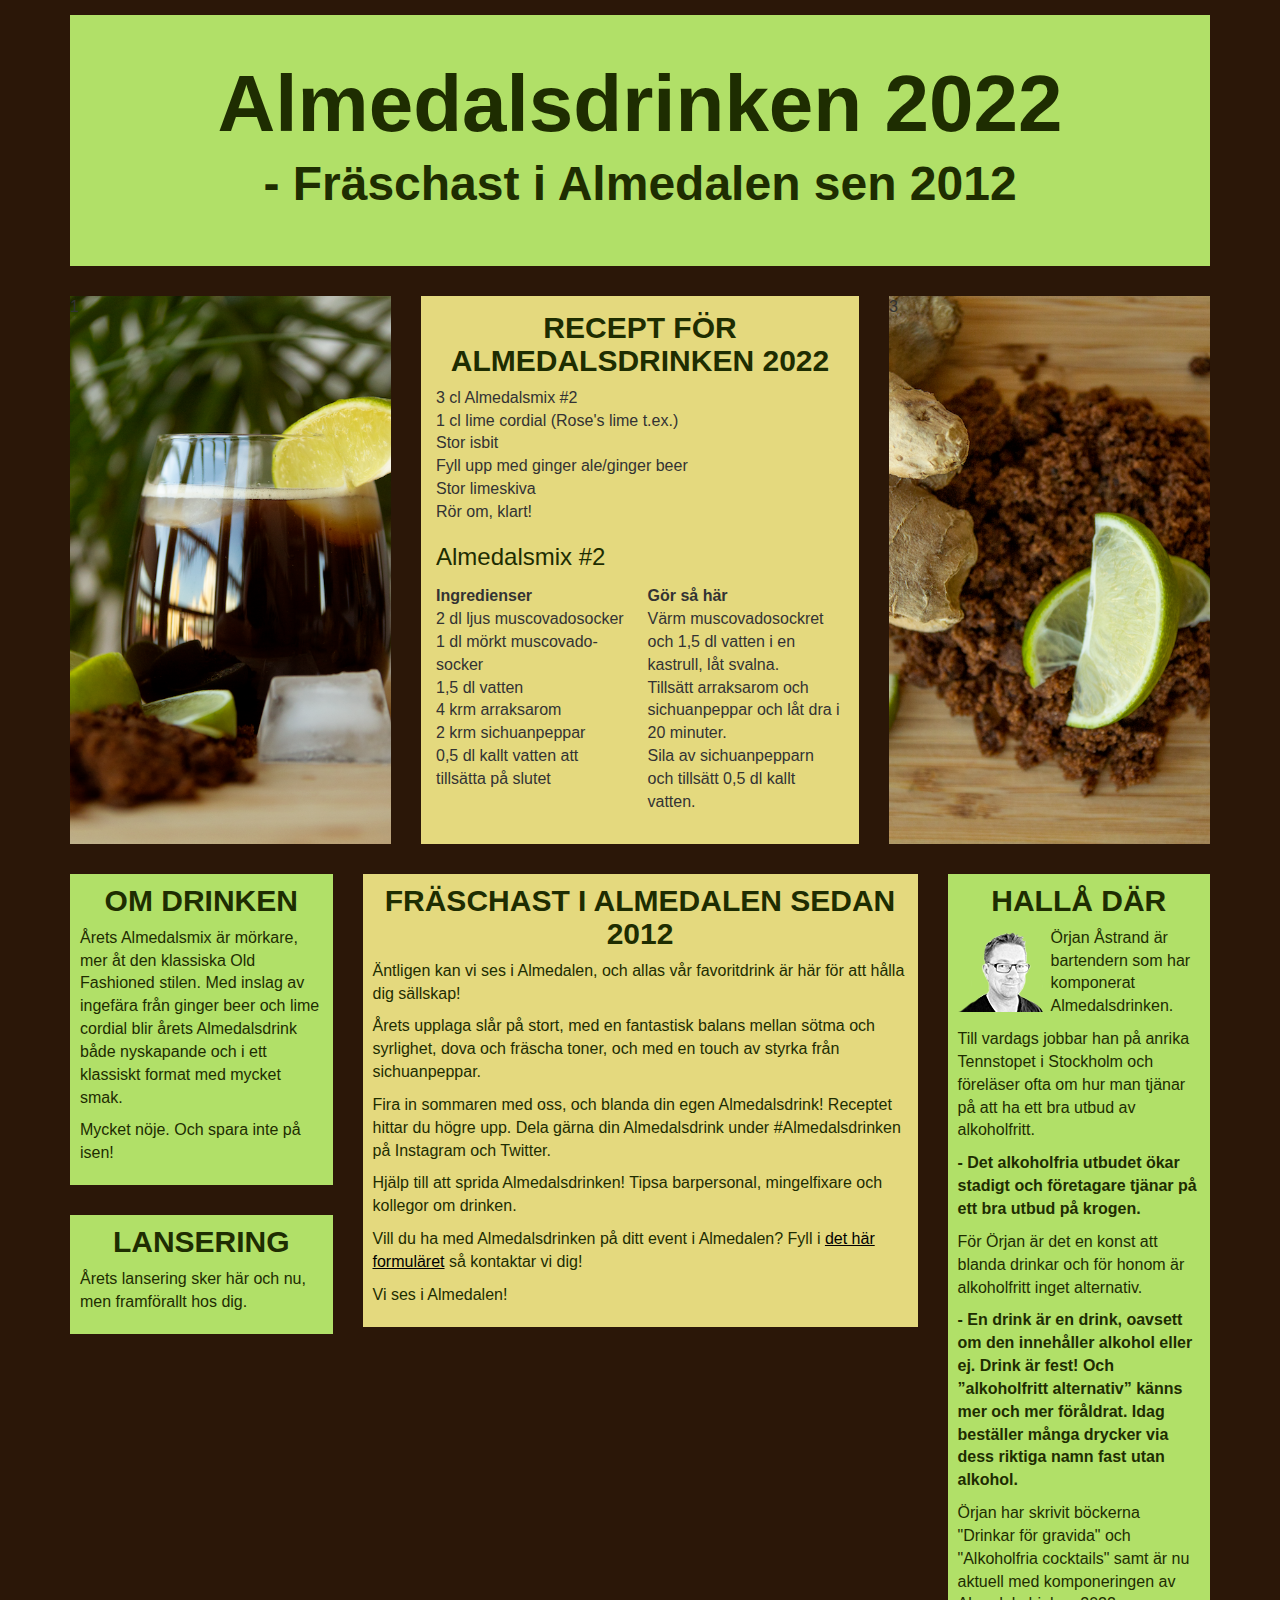
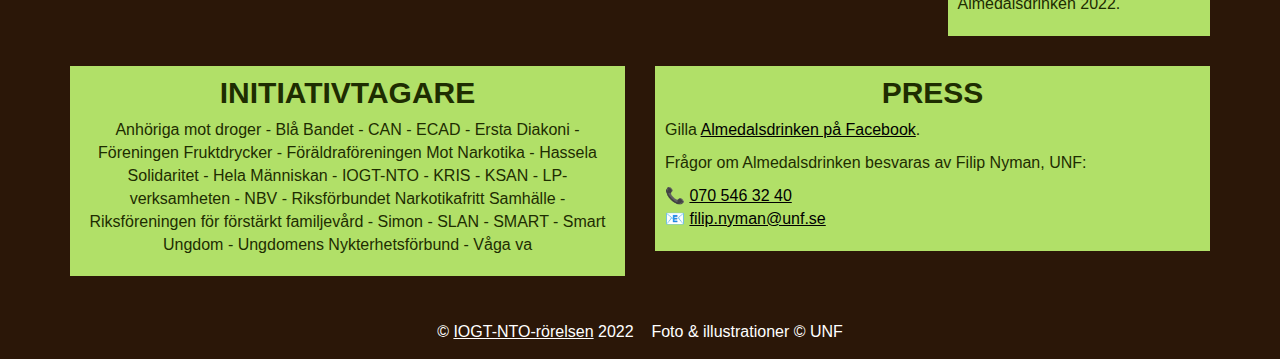
==== commit 5418ccdb: "återställer 2022" ====
--- a/2022/index.html
+++ b/2022/index.html
@@ -5,10 +5,7 @@
     <meta charset="utf-8" />
     <meta http-equiv="X-UA-Compatible" content="IE=edge" />
     <meta name="viewport" content="width=device-width, initial-scale=1" />
-    <!-- The above 3 meta tags *must* come first in the head; any other head content must come *after* these tags -->
     <title>Almedalsdrinken</title>
-
-    <!-- Bootstrap -->
     <link href="bootstrap.css" rel="stylesheet" />
     <link href="style.css?ver=210620" rel="stylesheet" />
     <link rel="icon" href="favicon.png" type="image/x-icon" />
@@ -19,120 +16,81 @@
     <div class="container">
       <div class="row" id="row-logo">
         <div class="col-md-12">
-          <img
-            src="logo.jpg"
-            alt="Almedalsdrinken"
-            id="logo"
-            style="max-width: 100%"
-          />
+          <h1>Almedals&shy;drinken 2022</h1>
+          <h2>- Fräschast i Almedalen sen 2012</h2>
         </div>
       </div>
-      <div class="row">
-        <div class="col-md-4 hidden-sm hidden-xs">
-          <img src="./header1.jpg?ver=210620" class="headerimg" />
+      <div class="row header-images">
+        <div class="ruta1 hidden-sm hidden-xs">1</div>
+        <div class="receptet">
+          <h2>Recept för Almedalsdrinken 2022</h2>
+          <ul>
+            <li>3 cl Almedalsmix #2</li>
+            <li>1 cl lime cordial (Rose's lime t.ex.)</li>
+            <li>Stor isbit</li>
+            <li>Fyll upp med ginger ale/ginger beer</li>
+            <li>Stor limeskiva</li>
+            <li>Rör om, klart!</li>
+          </ul>
+          <h3>Almedalsmix #2</h3>
+          <div class="almedalsmix">
+            <ul>
+              <li><strong>Ingredienser</strong></li>
+              <li>2 dl ljus muscovado&shy;socker</li>
+              <li>1 dl mörkt muscovado&shy;socker</li>
+              <li>1,5 dl vatten</li>
+              <li>4 krm arraks&shy;arom</li>
+              <li>2 krm sichuan&shy;peppar</li>
+              <li>0,5 dl kallt vatten att tillsätta på slutet</li>
+            </ul>
+            <ul>
+              <li><strong>Gör så här</strong></li>
+              <li>
+                Värm muscovado&shy;sockret och 1,5 dl vatten i en kastrull, låt
+                svalna.
+              </li>
+              <li>
+                Tillsätt arraks&shy;arom och sichuan&shy;peppar och låt dra i 20
+                minuter.
+              </li>
+              <li>
+                Sila av sichuan&shy;pepparn och tillsätt 0,5 dl kallt vatten.
+              </li>
+            </ul>
+          </div>
         </div>
-        <div class="col-md-4 hidden-sm hidden-xs">
-          <img src="./header2.jpg?ver=210620" class="headerimg" />
-        </div>
-        <div class="col-md-4">
-          <img src="./header3.jpg?ver=210620" class="headerimg" />
-        </div>
+        <div class="ruta3 hidden-sm hidden-xs">3</div>
       </div>
       <div class="row">
         <div class="col-md-6 col-md-push-3 flexbox">
           <div class="content">
             <h2>Fräschast i Almedalen sedan 2012</h2>
             <p>
-              Även om årets Almedalen tyvärr inte blir av på samma sätt som
-              tidigare år så vill vi fortfarande erbjuda en smak av Almedalen. I
-              år tar vi nästa stora steg. Almedalsdrinken är inte bara en drink
-              utan fler!
+              Äntligen kan vi ses i Almedalen, och allas vår favoritdrink är här
+              för att hålla dig sällskap!
             </p>
             <p>
-              Årets version är en mix du blandar och som sedan kan komponeras
-              till en egen drink. Vi har tillsammans med Örjan Åstrand tagit
-              fram fyra drinkrecept. Blanda din mix och experimentera dig fram
-              till en smak av Almedalen du gillar. För fler recept, följ vår
-              <a href="http://www.facebook.com/Almedalsdrinken" target="_blank"
-                >Facebook-sida</a
-              >.
+              Årets upplaga slår på stort, med en fantastisk balans mellan sötma
+              och syrlighet, dova och fräscha toner, och med en touch av styrka
+              från sichuanpeppar.
             </p>
             <p>
-              Vi hoppas vi ses i Almedalen 2022, tills dess önskar vi dig en fin
-              och trygg sommar med Almedalsmixen 2021.
+              Fira in sommaren med oss, och blanda din egen Almedalsdrink!
+              Receptet hittar du högre upp. Dela gärna din Almedalsdrink under
+              #Almedalsdrinken på Instagram och Twitter.
             </p>
             <p>
-              Hjälp till att sprida Almedalsdrinken genom att twittra med
-              <a href="http://www.twitter.com/#almedalsdrinken" target="_blank"
-                >#almedalsdrinken</a
-              >
-              eller dela
-              <a href="http://www.facebook.com/Almedalsdrinken" target="_blank"
-                >sidan på Facebook</a
-              >. Tipsa barpersonal, mingelfixare och kollegor om drinken.
-            </p>
-          </div>
-          <div class="content">
-            <h2>Recept för Almedalsmixen</h2>
-            <p>
-              Receptet är för en bas för 30 cl mix som räcker till 6-7 drinkar.
-            </p>
-            <ul>
-              <li>
-                20 cl outspädd hallon- eller persikodryck från Kiviks musteri
-              </li>
-              <li>5 cl outspädd apelsinjuice</li>
-              <li>5 cl agavesyrup</li>
-              <li>15 ml (1 msk) citronsyrelag</li>
-            </ul>
-            <h3>Recept för agavesyrup</h3>
-            <ul>
-              <li>1 del ekologisk agavesirap</li>
-              <li>1 del vatten</li>
-              <li>Blanda och värm i kastrull. Låt sen svalna.</li>
-            </ul>
-            <h3>Recept för citronsyrelag</h3>
-            <ul>
-              <li>1 del citronsyra</li>
-              <li>1 del vatten</li>
-              <li>Blanda i en skål tills citronsyran löst upp sig.</li>
-            </ul>
-          </div>
-          <div class="content">
-            <h2>Fyra mixrecept för Almedalsdrinken 2021</h2>
-            <p>
-              Se till att du har fina och festliga glas, mycket is och fin frukt
-              till dekoration. Blanda i valfri mängd av Almedalsmixen och
-              kombinera med något av våra utvalda drinkrecept:
+              Hjälp till att sprida Almedalsdrinken! Tipsa barpersonal,
+              mingelfixare och kollegor om drinken.
             </p>
             <p>
-              <strong>The Spritz</strong> – Almedalsmix, 8 cl alkoholfritt
-              bubbel, 8 cl sodavatten, limeskiva och -skal.<br />
-              Blanda Almedalsmixen i ett glas med mycket is fyll på med
-              alkoholfritt bubbel och sodavatten. Skär skivor av Lime och lägg
-              i. Dekorera med skal.
+              Vill du ha med Almedalsdrinken på ditt event i Almedalen? Fyll i
+              <a href="https://forms.gle/vynZmPzegqk9UNHHA"
+                >det här formuläret</a
+              >
+              så kontaktar vi dig!
             </p>
-            <p>
-              <strong>Friskis</strong> – Almedalsmix, 16 cl smaksatt
-              bubbelvatten (valfri smak), apelsinskal och -skivor<br />
-              Blanda Almedalsmixen i ett glas med mycket is och fyll på med
-              smaksatt bubbelvatten av valfri smak. Skär skivor av apelsin med
-              skal och lägg i.
-            </p>
-            <p>
-              <strong>Normand</strong> – Almedalsmix, 16 cl torr cider, skiva av
-              carambole eller lime<br />
-              Blanda Almedalsmixen i ett glas med mycket is och fyll på med torr
-              cider av valfri smak. Skär skivor av carambole eller lime och lägg
-              i.
-            </p>
-            <p>
-              <strong>Aqua</strong> – Almedalsmix, vatten efter smak, skivade
-              jordgubbar, lime och svartpeppar<br />
-              Blanda Almedalsmixen i ett glas med mycket is. Fyll på med vatten
-              efter eget tycke, skiva jordgubbar och lime i. Toppa med
-              svartpeppar.
-            </p>
+            <p>Vi ses i Almedalen!</p>
           </div>
         </div>
 
@@ -143,8 +101,9 @@
               Årets Almedalsmix är mörkare, mer åt den klassiska Old Fashioned
               stilen. Med inslag av ingefära från ginger beer och lime cordial
               blir årets Almedalsdrink både nyskapande och i ett klassiskt
-              format med mycket smak. Mycket nöje. Och spara inte på isen!
+              format med mycket smak.
             </p>
+            <p>Mycket nöje. Och spara inte på isen!</p>
           </div>
           <div id="lansering">
             <h2>Lansering</h2>
@@ -185,7 +144,7 @@
             <p class="quote">
               Örjan har skrivit böckerna "Drinkar för gravida" och "Alkoholfria
               cocktails" samt är nu aktuell med komponeringen av Almedalsdrinken
-              2021.
+              2022.
             </p>
           </div>
         </div>
@@ -200,7 +159,7 @@
               Hassela Solidaritet - Hela Människan - IOGT-NTO - KRIS - KSAN -
               LP-verksamheten - NBV - Riksförbundet Narkotikafritt Samhälle -
               Riksföreningen för förstärkt familjevård - Simon - SLAN - SMART -
-              Smart Ungdom - UNF -Våga&nbsp;va
+              Smart Ungdom - Ungdomens Nykterhetsförbund - Våga&nbsp;va
             </p>
           </div>
         </div>
@@ -230,10 +189,7 @@
             <a href="http://www.iogtntororelsen.se/" target="_blank"
               >IOGT-NTO-rörelsen</a
             >
-            2021&nbsp;&nbsp;&nbsp;&nbsp;Illustration © Mikaela
-            Fläderblom&nbsp;&nbsp;&nbsp;&nbsp;Foto ©
-            <a href="http://www.annasimonsson.com/">Anna Simonsson</a
-            >&nbsp;&nbsp;&nbsp;&nbsp;🍑
+            2022&nbsp;&nbsp;&nbsp;&nbsp;Foto & illustrationer © UNF
           </div>
         </div>
       </div>
--- a/2022/style.css
+++ b/2022/style.css
@@ -1,61 +1,122 @@
 /* --- STYLE --- */
 
+/*
+- Bakgrund, mörkbrun: 2b1708
+- Blockfärg, Ljusgrön: b1e068
+- Blockfärg, Gul: e4d97e
+- Textfärg, vit: ffffff
+
+*/
+
 html, body{
-	background-color:#ed9ea4;
-	background-image: url("./bg.jpg");
-	background-size: cover;
+	background-color:#2b1708;
+/*	background-image: url("./bg.jpg");
+	background-size: cover;*/
 	margin:0;
 	font-family:"Arial", sans-serif;
 	font-size: 16px;
 }
 
 a:link,a:visited{
-	color:#ed9ea4;
+	color:#000;
 	text-decoration: underline;
 }
 
-h2, h4 {
+h1, h2, h4 {
 	text-transform: uppercase;
 	font-weight: bold;
 	text-align: center;
 	margin-top: 0;
-	color: #ed9ea4;
+	color: #1e2d01;
 }
 h3 {
-color: #ed9ea4;
-
+	color: #1e2d01;
 }
 
-#about h2, #about h4 { }
+#row-logo h1 {
+	hyphens: manual;
+	font-size: 5em;
+	text-transform: none;
+}
+#row-logo h2 {
+	font-size: 3em;
+	text-transform: none;
+}
 
-
-.row {
+#row-logo div {
+	background-color: #b1e068;
+	padding: 45px;
 }
 
 #logo {
 	float:left;
 	margin: 0;
-	padding: 10px;
+	padding: 0px;
+	max-width: 100%;
 }
 #slogan {
 	float:right;
 }
 
+.header-images {
+	display: flex;
+	align-items: stretch;
+}
+.header-images div {
+	flex-grow: 1;
+	background-color: #e4d97e;
+	margin: 15px;
+	flex-basis: 20%;
+}
+.header-images .ruta1 {
+	background-image: url("./header1.png");
+	background-position: center;
+	background-size: cover;
+}
+
+.header-images .ruta3 {
+	background-image: url("./header3.png");
+	background-position: center;
+	background-size: cover;
+}
+
+ul li { hyphens: manual; }
+
+.header-images .receptet {
+	flex-basis: 30%;
+	padding: 15px;
+}
+
+.header-images .almedalsmix {
+	display: flex;
+	gap: 15px;
+}
+
+.header-images ul {
+	flex-basis: 40%;
+	flex-grow: 1;
+
+	margin: 0;
+	padding: 0;
+	list-style: none;
+}
+
 .headerimg {
 	background-color: white;
 	width: 100%;
-	padding: 10px;
+	padding: 0px;
 }
 #row-logo { background-color: white; margin-left:0px; margin-right: 0px; margin-bottom: 15px; margin-top: 15px;}
 #row-logo div { padding-left: 0; padding-right: 0px; }
 
 .content, #about, #bartender, #initiativ, #press, #lansering, #drinkteam {
 	padding: 10px;
-	background-color: #fff;
+	background-color: #b1e068;
+	color: #1e2d01;
 }
 
-#about
-
+.content {
+	background-color: #e4d97e;
 }
 
 .desc{
@@ -68,12 +129,12 @@
 }
 
 #footer{
-	color:#fff;
+	color:white;
 	text-align:center;
 }
 
 #footer a {
-	color:#fff;
+	color:white;
 }
 
 
